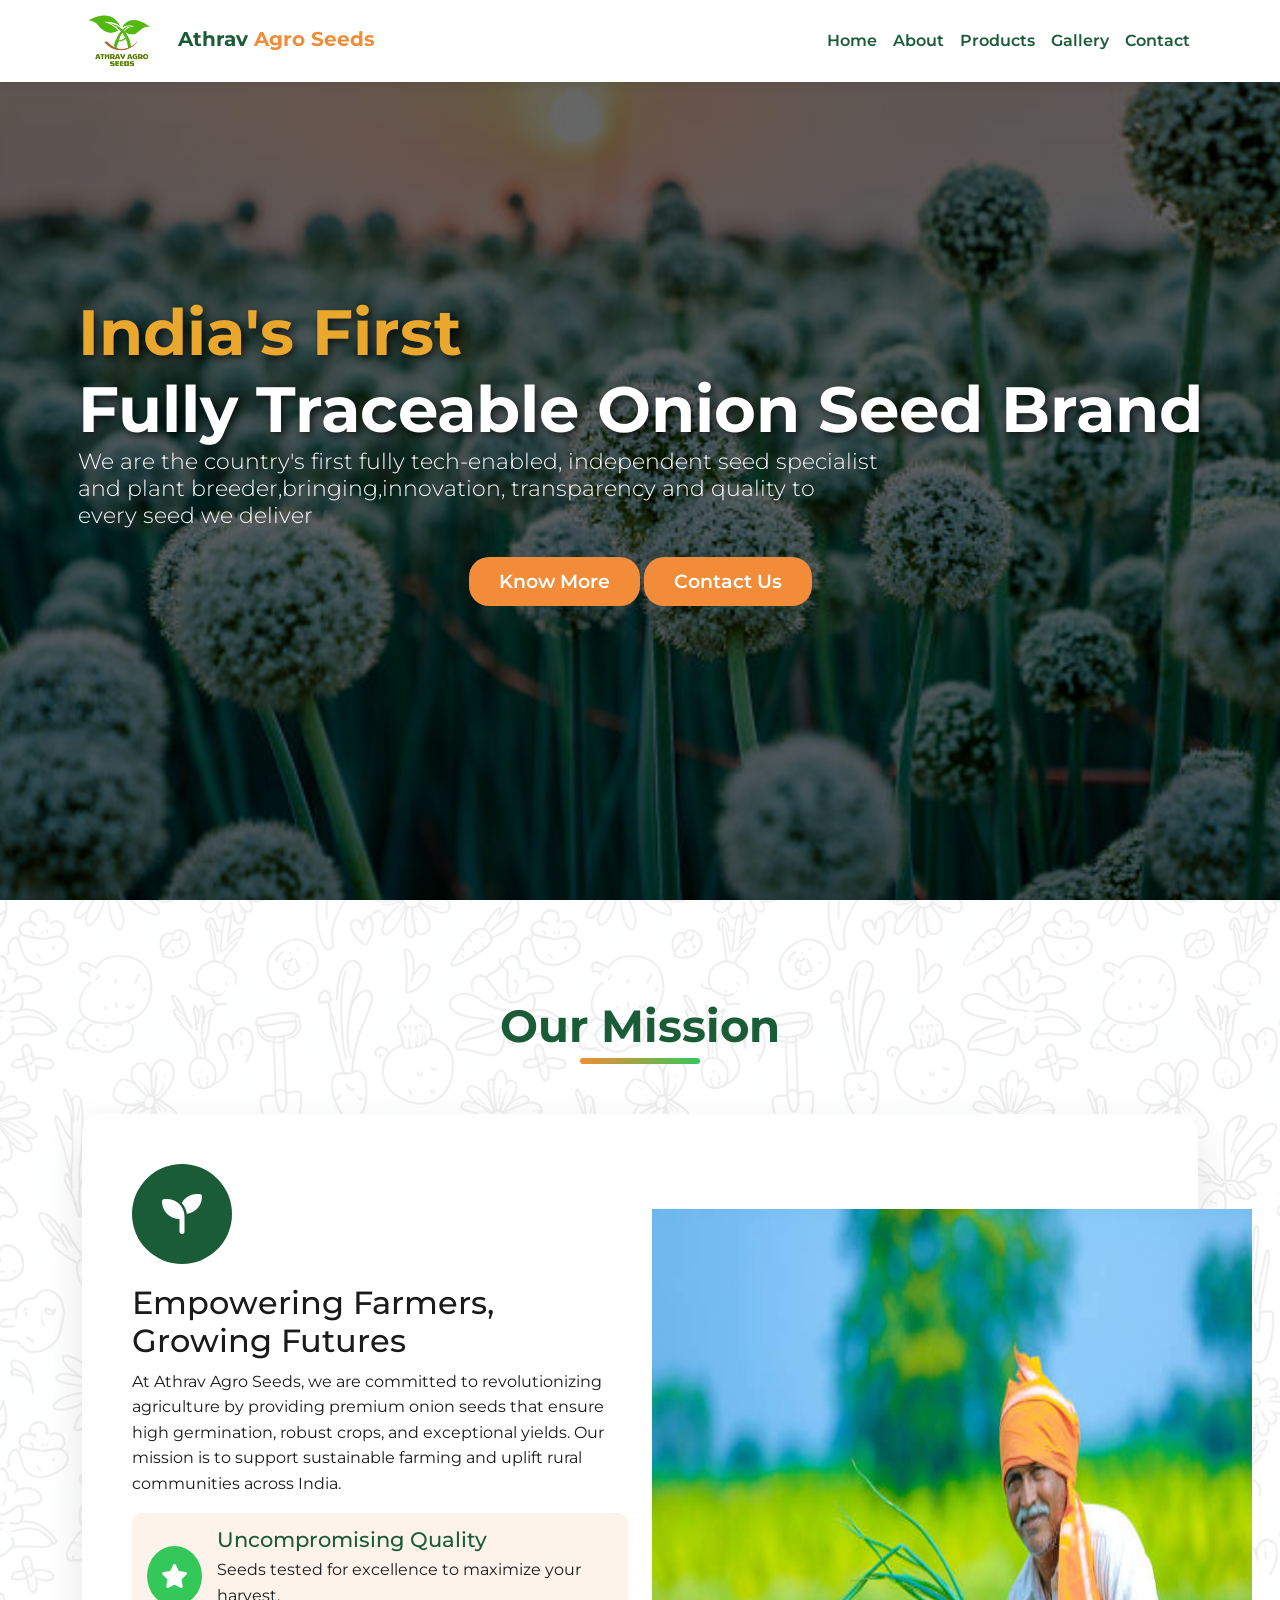
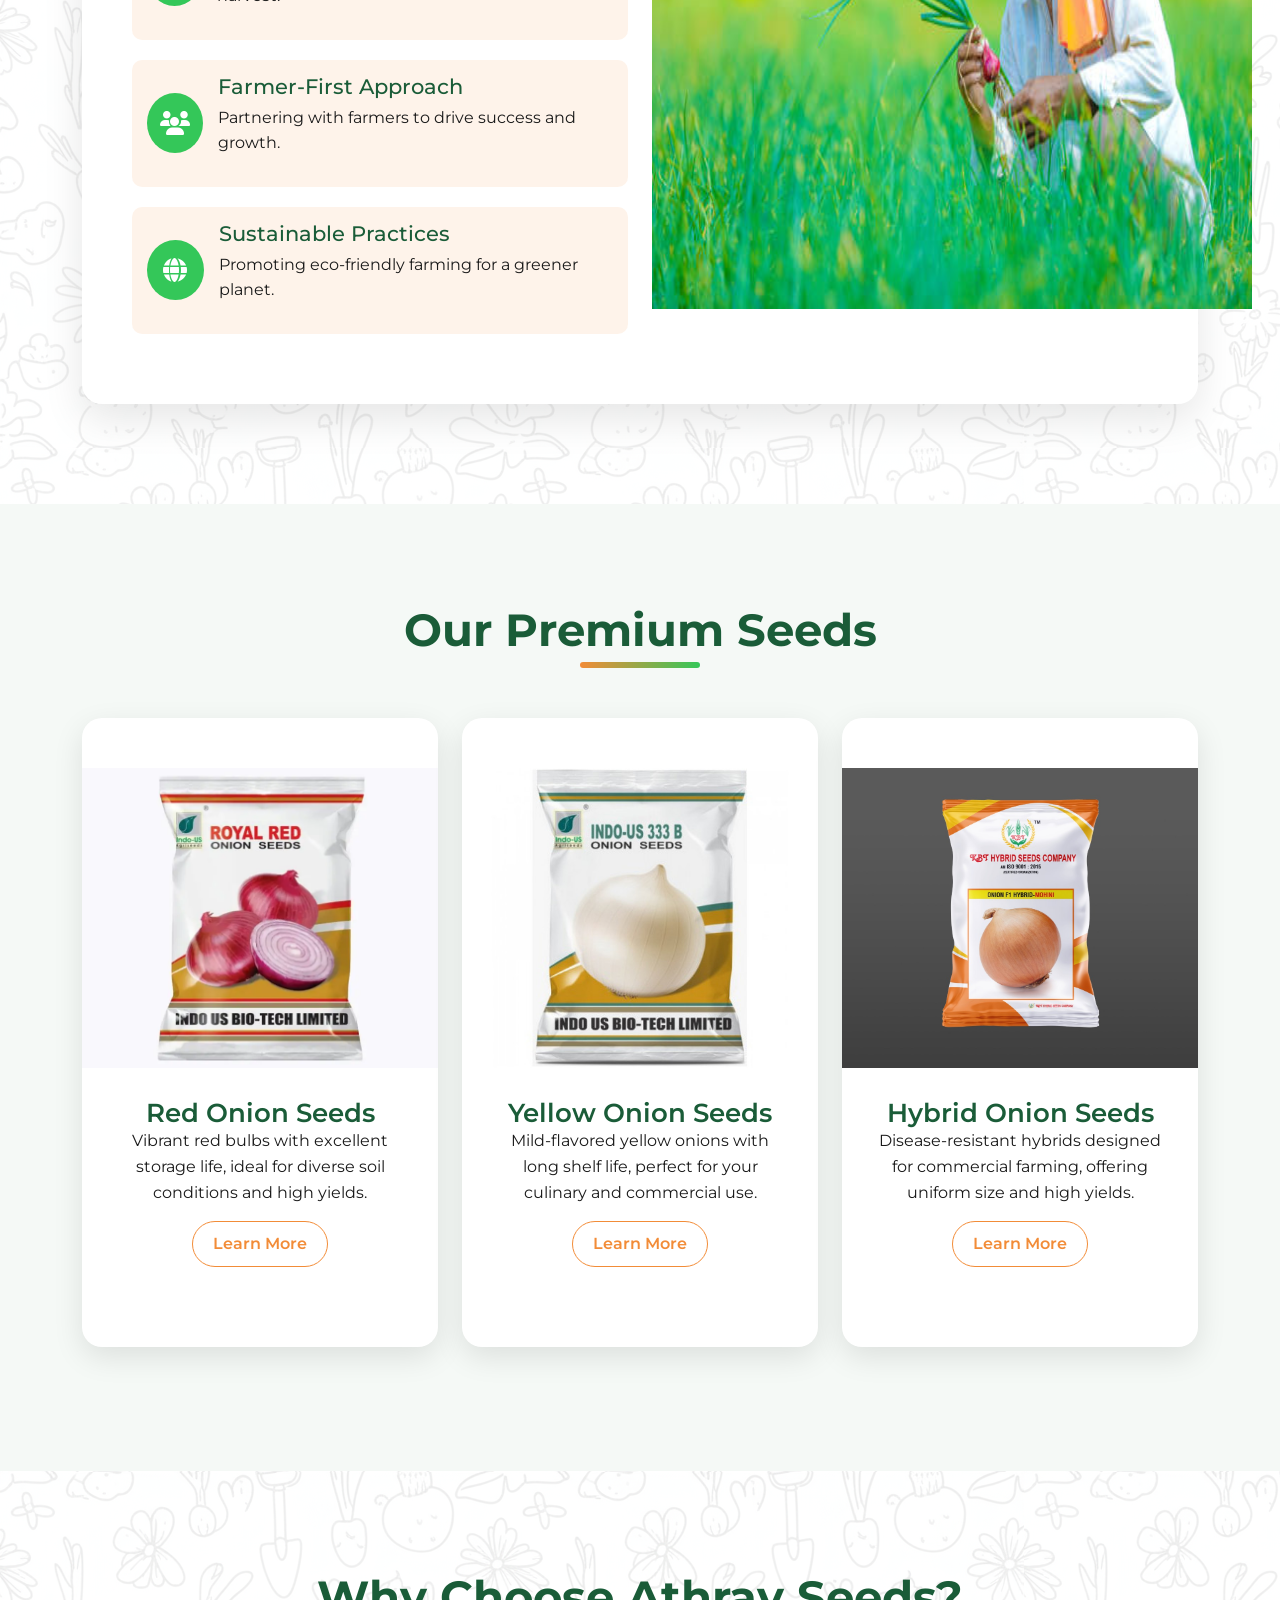
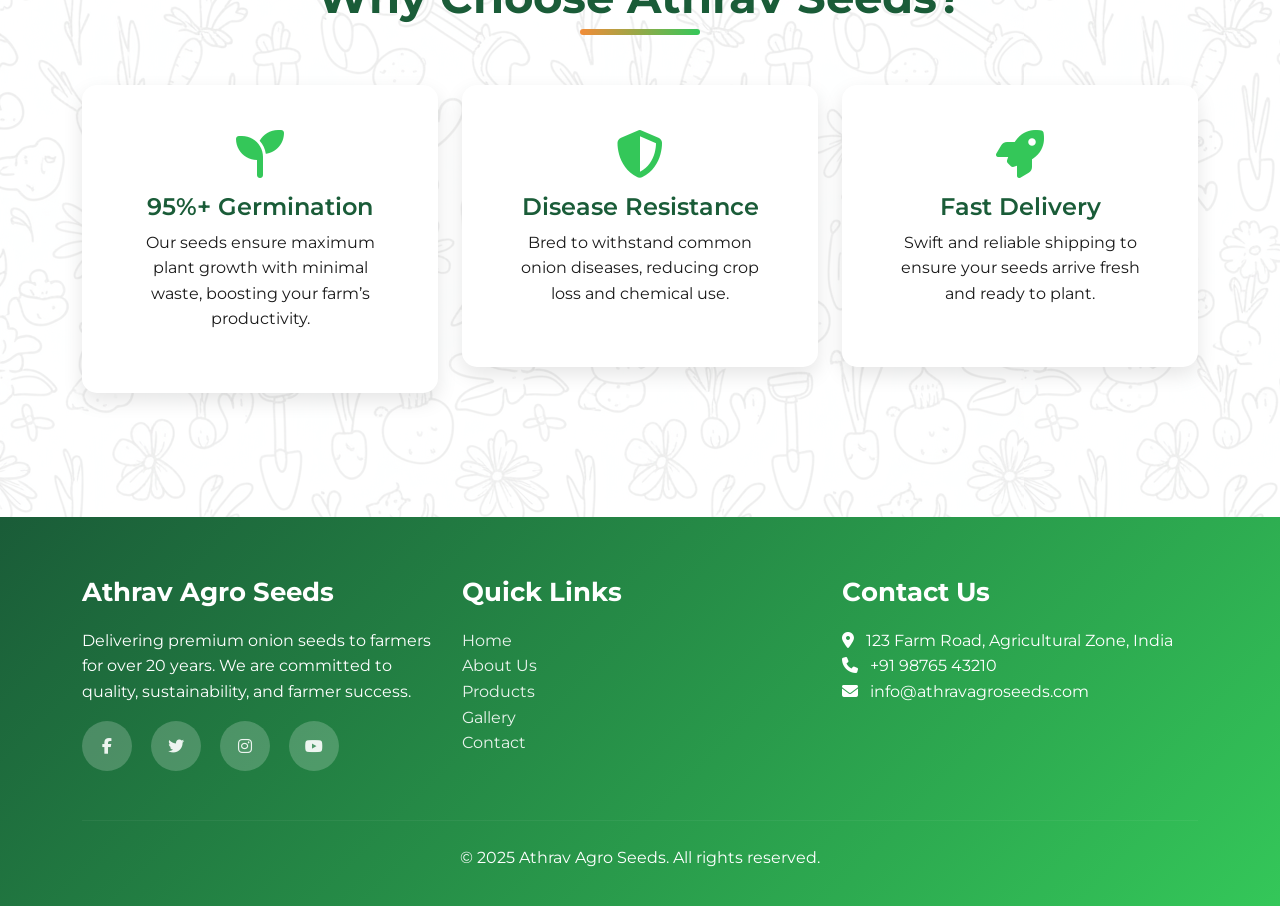
==== index.html @ 76647a17 "Initial website commit" ====
<!DOCTYPE html>
<html lang="en">
<head>
  <meta charset="UTF-8">
  <meta name="viewport" content="width=device-width, initial-scale=1.0">
  <title>Athrav Agro Seeds - Premium Onion Seeds</title>
  <!-- Bootstrap CSS -->
  <link href="https://cdn.jsdelivr.net/npm/bootstrap@5.3.0/dist/css/bootstrap.min.css" rel="stylesheet">
  <!-- Font Awesome -->
  <link rel="stylesheet" href="https://cdnjs.cloudflare.com/ajax/libs/font-awesome/6.4.0/css/all.min.css">
  <!-- Google Fonts -->
  <link href="https://fonts.googleapis.com/css2?family=Montserrat:wght@300;400;600;700&display=swap" rel="stylesheet">
  <style>
    :root {
      --primary-green: #1a5c38; /* Deep green for trust and nature */
      --accent-orange: #f28c38; /* Vibrant orange for energy */
      --secondary-green: #34c759; /* Bright green for growth */
      --light-bg: #f5f9f6; /* Soft green-gray background */
      --dark-text: #1a1a1a; /* Dark text for readability */
      --white: #ffffff;
    }

    * {
      margin: 0;
      padding: 0;
      box-sizing: border-box;
    }

    body {
      font-family: 'Montserrat', sans-serif;
      color: var(--dark-text);
      background: url('images/background1.png');
      line-height: 1.6;
      overflow-x: hidden;
    }

    /* Navbar */
        .navbar {
      box-shadow: 0 2px 10px rgba(0,0,0,0.1);
      background-color: white;
      height: 82px;
    }

    .navbar-brand {
      font-weight: 700;
      color: var(--primary-green);
    }

    .navbar-brand img {
      height: 50px;
      margin-right: 10px;
      transition: transform 0.3s ease;
    }

    .navbar-brand img:hover {
      transform: rotate(360deg);
    }

    .navbar-brand span {
      color: var(--accent-orange);
    }

    .nav-link {
      font-weight: 600;
      color: var(--primary-green);
      transition: color 0.3s;
    }

    .nav-link:hover {
      color: var(--accent-orange);
    }

    .navbar-toggler {
      border: none;
    }

    .navbar-toggler-icon {
      background-image: url("data:image/svg+xml,%3csvg xmlns='http://www.w3.org/2000/svg' viewBox='0 0 30 30'%3e%3cpath stroke='rgba(26, 92, 56, 0.8)' stroke-linecap='round' stroke-miterlimit='10' stroke-width='2' d='M4 7h22M4 15h22M4 23h22'/%3e%3c/svg%3e");
    }
    .navbar-brand img {
  width: 80px; /* Increase width */
  height: auto; /* Keep aspect ratio */
}


    /* Hero Section */
    .hero {
      position: relative;
      height: 100vh;
      display: flex;
      align-items: center;
      justify-content: center;
      text-align: center;
      color: var(--white);
      background: linear-gradient(rgba(0, 0, 0, 0.6), rgba(0, 0, 0, 0.6)), url('images/background_home.jpg');
      background-size: cover;
      background-position: center;
      background-attachment: fixed;
    }

    .hero-content {
      z-index: 2;
      padding: 20px;
    }

    .hero h1 {
      font-size: 4rem;
      font-weight: 700;
      text-shadow: 3px 3px 8px rgba(0, 0, 0, 0.7);
      margin-bottom: 0px;
      margin-left: 0px;
    }

    .hero h4 {
      font-size: 1.4rem;
      font-weight: 300;
      max-width: 800px;
      /* margin: 0 auto 0px; */
      text-align: left;
    }

    .hero .btn-primary {
      background-color: var(--accent-orange);
      border: none;
      padding: 10px 30px;
      font-size: 1.2rem;
      font-weight: 600;
      border-radius: 20px;
      transition: all 0.3s ease;
      
    }

    .hero .btn-primary:hover {
      background-color: var(--secondary-green);
      transform: scale(1.05);
      box-shadow: 0 10px 20px rgba(0, 0, 0, 0.3);
    }
    .hero-content a.btn {
  display: inline-block; /* keep button as inline-block */
  margin-top: 20px;      /* optional spacing from text */
}

    /* Section Title */
    .section-title {
      font-size: 2.8rem;
      font-weight: 700;
      color: var(--primary-green);
      text-align: center;
      margin-bottom: 60px;
      position: relative;
    }

    .section-title::after {
      content: '';
      position: absolute;
      bottom: -10px;
      left: 50%;
      transform: translateX(-50%);
      width: 120px;
      height: 6px;
      background: linear-gradient(to right, var(--accent-orange), var(--secondary-green));
      border-radius: 3px;
    }

    /* Mission Section */
    .mission {
      padding: 100px 0;
      /* background: linear-gradient(135deg, rgba(26, 92, 56, 0.1), rgba(242, 140, 56, 0.1)); */
    }

    .mission-content {
      background: var(--white);
      border-radius: 20px;
      padding: 50px;
      box-shadow: 0 15px 40px rgba(0, 0, 0, 0.1);
      transition: transform 0.5s ease;
    }

    .mission-content:hover {
      transform: translateY(-10px);
    }

    .mission-icon {
      width: 100px;
      height: 100px;
      background: var(--primary-green);
      border-radius: 50%;
      display: flex;
      align-items: center;
      justify-content: center;
      margin-bottom: 20px;
    }

    .mission-icon i {
      font-size: 2.5rem;
      color: var(--white);
    }

    .mission h1 {
      color: orange;
      text-align: left;
    }

    .mission p {
      
      text-align: left;
    }

    .value-item {
      display: flex;
      align-items: center;
      margin-bottom: 20px;
      padding: 15px;
      background: rgba(242, 140, 56, 0.1);
      border-radius: 10px;
      transition: transform 0.3s ease;
    }

    .value-item:hover {
      transform: translateX(10px);
    }

    .value-icon {
      width: 60px;
      height: 60px;
      background: var(--secondary-green);
      border-radius: 50%;
      display: flex;
      align-items: center;
      justify-content: center;
      margin-right: 15px;
    }

    .value-icon i {
      font-size: 1.5rem;
      color: var(--white);
    }

    .value-text h4 {
      font-size: 1.3rem;
      color: var(--primary-green);
      margin-bottom: 5px;
    }

    /* Products Section */
    .products {
      padding: 100px 0;
      background: var(--light-bg);
    }

    .product-card {
      border: none;
      border-radius: 20px;
      overflow: hidden;
      background: var(--white);
      box-shadow: 0 10px 30px rgba(0, 0, 0, 0.1);
      padding: 50px 0;
      transition: all 0.1s ease;
    }

    .product-card:hover {
      transform: translateY(-10px);
      box-shadow: 0 15px 40px rgba(0, 0, 0, 0.2);
      border: 2px solid var(--accent-orange);
    }

    .product-img {
      height: 300px;
      object-fit: cover;
      transition: transform 0.5s ease;
    }

    .product-card:hover .product-img {
      transform: scale(1.1);
    }

    .card-body {
      padding: 30px;
      text-align: center;
    }

    .card-title {
      font-size: 1.6rem;
      font-weight: 600;
      color: var(--primary-green);
    }

    .card-text {
      font-size: 1rem;
      color: var(--dark-text);
    }

    .btn-outline-primary {
      border-color: var(--accent-orange);
      color: var(--accent-orange);
      font-weight: 600;
      border-radius: 25px;
      padding: 10px 20px;
      transition: all 0.3s ease;
    }

    .btn-outline-primary:hover {
      background-color: var(--accent-orange);
      color: var(--white);
      transform: scale(1.05);
    }

    /* Features Section */
    .features {
      padding: 100px 0;
      /* background: linear-gradient(135deg, var(--light-bg), rgba(255, 255, 255, 0.9)); */
    }

    .feature-box {
      background: var(--white);
      padding: 45px;
      border-radius: 15px;
      text-align: center;
      box-shadow: 0 8px 20px rgba(0, 0, 0, 0.1);
      transition: all 0.3s ease;
    }

    .feature-box:hover {
      transform: translateY(-10px);
      box-shadow: 0 20px 40px rgba(95, 51, 1, 0.59);
    }

    .feature-icon i {
      font-size: 3rem;
      color: var(--secondary-green);
      margin-bottom: 15px;
    }

    .feature-box h3 {
      font-size: 1.5rem;
      font-weight: 600;
      color: var(--primary-green);
    }

    /* Contact Section */
    .contact {
      padding: 100px 0;
      background: var(--white);
    }

    .contact-form {
      background: var(--light-bg);
      padding: 40px;
      border-radius: 20px;
      box-shadow: 0 10px 30px rgba(0, 0, 0, 0.1);
    }

    .form-control {
      border-radius: 10px;
      border: 2px solid var(--primary-green);
      padding: 12px;
      font-size: 1rem;
    }

    .form-control:focus {
      border-color: var(--accent-orange);
      box-shadow: 0 0 10px rgba(242, 140, 56, 0.3);
    }

    .btn-contact {
      background: var(--accent-orange);
      border: none;
      padding: 12px 30px;
      font-weight: 600;
      border-radius: 25px;
      color: var(--white);
    }

    .btn-contact:hover {
      background: var(--secondary-green);
      transform: scale(1.05);
    }

    /* Footer */
    footer {
      background: linear-gradient(135deg, var(--primary-green), var(--secondary-green));
      color: var(--white);
      padding: 60px 0 20px;
    }

    footer h5 {
      font-size: 1.6rem;
      font-weight: 700;
      margin-bottom: 20px;
    }

    footer a {
      color: rgba(255, 255, 255, 0.9);
      text-decoration: none;
      font-size: 1rem;
      transition: all 0.3s ease;
    }

    footer a:hover {
      color: var(--accent-orange);
    }

    .social-icons a {
      width: 50px;
      height: 50px;
      background: rgba(255, 255, 255, 0.2);
      border-radius: 50%;
      display: inline-flex;
      align-items: center;
      justify-content: center;
      margin-right: 15px;
      transition: all 0.3s ease;
    }

    .social-icons a:hover {
      background: var(--accent-orange);
      transform: translateY(-5px);
    }

    /* Responsive Adjustments */
    @media (max-width: 992px) {
      .hero h1 {
        font-size: 3rem;
        margin-top: 10px;
      }

      .hero p {
       text-align: left;  /* text lines align to left */
  color: white; 
  font-size: 1.1rem;
  line-height: 1.6;
      }

      .mission-content {
        padding: 30px;
      }
    }

    @media (max-width: 768px) {
      .navbar-brand img {
        height: 40px;
      }

      .hero {
        height: 80vh;
      }

      .hero h1 {
        font-size: 2.5rem;
      }

      .section-title {
        font-size: 2.2rem;
      }

      .product-img {
        height: 200px;
      }
    }

    @media (max-width: 576px) {
      .navbar-brand img {
        height: 35px;
      }

      .hero h1 {
        font-size: 2rem;
      }

      .mission-content {
        padding: 20px;
      }
      .mission-image img {
        width: 100%;
        height: auto;
      }
      .contact-form {
        padding: 20px;
      }
    }

    /* Animations */
    @keyframes fadeInUp {
      from {
        opacity: 0;
        transform: translateY(30px);
      }
      to {
        opacity: 1;
        transform: translateY(0);
      }
    }

    .animate-on-scroll {
      opacity: 0;
      animation: fadeInUp 0.8s ease forwards;
    }
  </style>
</head>
<body>
  <!-- Navbar -->
  <nav class="navbar navbar-expand-lg navbar-light fixed-top">
    <div class="container">
      <a class="navbar-brand" href="index.html">
        <img src="images/logo.jpg" alt="Athrav Agro Seeds Logo">
        Athrav<span> Agro Seeds</span>
      </a>
      <button class="navbar-toggler" type="button" data-bs-toggle="collapse" 
              data-bs-target="#navbarNav" aria-controls="navbarNav" aria-expanded="false" 
              aria-label="Toggle navigation">
        <span class="navbar-toggler-icon"></span>
      </button>
      <div class="collapse navbar-collapse" id="navbarNav">
        <ul class="navbar-nav ms-auto">
          <li class="nav-item"><a class="nav-link" href="index.html">Home</a></li>
          <li class="nav-item"><a class="nav-link" href="about.html">About</a></li>
          <li class="nav-item"><a class="nav-link" href="products.html">Products</a></li>
          <li class="nav-item"><a class="nav-link" href="gallery.html">Gallery</a></li>
          <li class="nav-item"><a class="nav-link" href="contact.html">Contact</a></li>
        </ul>
      </div>
    </div>
  </nav>

  <!-- Hero Section -->
  <section class="hero">
    <div class="hero-content">
      <h1 class="animate-on-scroll" style="color: rgb(233, 167, 45); text-align: left;">India's First</h1>
      <h1 class="animate-on-scroll" style="text-align: left;">Fully Traceable Onion Seed Brand</h1>
      <h4 class="animate-on-scroll" style="text-align: left;">We are the country's first fully tech-enabled, independent seed specialist
        and plant breeder,bringing,innovation, transparency and quality to every seed we deliver</h4>
      <a href="products.html" class="btn btn-primary animate-on-scroll">Know More</a>
      <a href="contact.html" class="btn btn-primary animate-on-scroll">Contact Us</a>
    </div>
  </section>

  <!-- Mission Section -->
  <section class="mission">
    <div class="container">
      <h2 class="section-title animate-on-scroll">Our Mission</h2>
      <div class="mission-content animate-on-scroll">
        <div class="row align-items-center">
          <div class="col-lg-6">
            <div class="mission-icon">
              <i class="fas fa-seedling"></i>
            </div>
            <h2>Empowering Farmers, Growing Futures</h2>
            <p>At Athrav Agro Seeds, we are committed to revolutionizing agriculture by providing premium onion seeds that ensure high germination, robust crops, and exceptional yields. Our mission is to support sustainable farming and uplift rural communities across India.</p>
            <div class="mission-values">
              <div class="value-item">
                <div class="value-icon">
                  <i class="fas fa-star"></i>
                </div>
                <div class="value-text">
                  <h4>Uncompromising Quality</h4>
                  <p>Seeds tested for excellence to maximize your harvest.</p>
                </div>
              </div>
              <div class="value-item">
                <div class="value-icon">
                  <i class="fas fa-users"></i>
                </div>
                <div class="value-text">
                  <h4>Farmer-First Approach</h4>
                  <p>Partnering with farmers to drive success and growth.</p>
                </div>
              </div>
              <div class="value-item">
                <div class="value-icon">
                  <i class="fas fa-globe"></i>
                </div>
                <div class="value-text">
                  <h4>Sustainable Practices</h4>
                  <p>Promoting eco-friendly farming for a greener planet.</p>
                </div>
              </div>
            </div>
          </div>
          <div class="col-lg-6">
            <div class="mission-image">
              <img src="images/farmer.jpg" height="700px" width="600px" alt="Farmers in Field">
            </div>
          </div>
        </div>
      </div>
    </div>
  </section>

  <!-- Products Section -->
  <section class="products">
    <div class="container">
      <h2 class="section-title animate-on-scroll">Our Premium Seeds</h2>
      <div class="row">
        <div class="col-md-4 mb-4">
          <div class="product-card animate-on-scroll">
            <img src="images/product1.webp" class="card-img-top product-img" alt="Red Onion Seeds">
            <div class="card-body">
              <h3 class="card-title">Red Onion Seeds</h3>
              <p class="card-text">Vibrant red bulbs with excellent storage life, ideal for diverse soil conditions and high yields.</p>
              <a href="products.html" class="btn btn-outline-primary" style="text-align: left;">Learn More</a>
            </div>
          </div>
        </div>
        <div class="col-md-4 mb-4">
          <div class="product-card animate-on-scroll">
            <img src="images/produc2.jpg" class="card-img-top product-img" alt="Yellow Onion Seeds">
            <div class="card-body">
              <h3 class="card-title">Yellow Onion Seeds</h3>
              <p class="card-text">Mild-flavored yellow onions with long shelf life, perfect for your culinary and commercial use.</p>
              <a href="products.html" class="btn btn-outline-primary">Learn More</a>
            </div>
          </div>
        </div>
        <div class="col-md-4 mb-4">
          <div class="product-card animate-on-scroll">
            <img src="images/product3.jpg" class="card-img-top product-img" alt="Hybrid Onion Seeds">
            <div class="card-body">
              <h3 class="card-title">Hybrid Onion Seeds</h3>
              <p class="card-text">Disease-resistant hybrids designed for commercial farming, offering uniform size and high yields.</p>
              <a href="products.html" class="btn btn-outline-primary">Learn More</a>
            </div>
          </div>
        </div>
      </div>
    </div>
  </section>

  <!-- Features Section -->
  <section class="features">
    <div class="container">
      <h2 class="section-title animate-on-scroll">Why Choose Athrav Seeds?</h2>
      <div class="row">
        <div class="col-md-4 mb-4">
          <div class="feature-box animate-on-scroll">
            <div class="feature-icon">
              <i class="fas fa-seedling"></i>
            </div>
            <h3>95%+ Germination</h3>
            <p>Our seeds ensure maximum plant growth with minimal waste, boosting your farm’s productivity.</p>
          </div>
        </div>
        <div class="col-md-4 mb-4">
          <div class="feature-box animate-on-scroll">
            <div class="feature-icon">
              <i class="fas fa-shield-alt"></i>
            </div>
            <h3>Disease Resistance</h3>
            <p>Bred to withstand common onion diseases, reducing crop loss and chemical use.</p>
          </div>
        </div>
        <div class="col-md-4 mb-4">
          <div class="feature-box animate-on-scroll">
            <div class="feature-icon">
              <i class="fas fa-rocket"></i>
            </div>
            <h3>Fast Delivery</h3>
            <p>Swift and reliable shipping to ensure your seeds arrive fresh and ready to plant.</p>
          </div>
        </div>
      </div>
    </div>
  </section>



  <!-- Footer -->
  <footer>
    <div class="container">
      <div class="row">
        <div class="col-lg-4 mb-4">
          <h5>Athrav Agro Seeds</h5>
          <p>Delivering premium onion seeds to farmers for over 20 years. We are committed to quality, sustainability, and farmer success.</p>
          <div class="social-icons mt-3">
            <a href="#"><i class="fab fa-facebook-f"></i></a>
            <a href="#"><i class="fab fa-twitter"></i></a>
            <a href="#"><i class="fab fa-instagram"></i></a>
            <a href="#"><i class="fab fa-youtube"></i></a>
          </div>
        </div>
        <div class="col-lg-4 mb-4">
          <h5>Quick Links</h5>
          <ul class="list-unstyled">
            <li><a href="index.html">Home</a></li>
            <li><a href="about.html">About Us</a></li>
            <li><a href="products.html">Products</a></li>
            <li><a href="gallery.html">Gallery</a></li>
            <li><a href="contact.html">Contact</a></li>
          </ul>
        </div>
        <div class="col-lg-4 mb-4">
          <h5>Contact Us</h5>
          <ul class="list-unstyled">
            <li><i class="fas fa-map-marker-alt me-2"></i> 123 Farm Road, Agricultural Zone, India</li>
            <li><i class="fas fa-phone me-2"></i> +91 98765 43210</li>
            <li><i class="fas fa-envelope me-2"></i> info@athravagroseeds.com</li>
          </ul>
        </div>
      </div>
      <hr class="mt-4 mb-4" style="border-color: rgba(255, 255, 255, 0.2);">
      <div class="text-center">
        <p>&copy; 2025 Athrav Agro Seeds. All rights reserved.</p>
      </div>
    </div>
  </footer>

  <!-- Bootstrap JS -->
  <script src="https://cdn.jsdelivr.net/npm/bootstrap@5.3.0/dist/js/bootstrap.bundle.min.js"></script>
  <!-- Scroll Animation Script -->
  <script>
    const animateOnScroll = () => {
      const elements = document.querySelectorAll('.animate-on-scroll');
      elements.forEach(element => {
        const elementTop = element.getBoundingClientRect().top;
        const windowHeight = window.innerHeight;
        if (elementTop < windowHeight - 100) {
          element.style.opacity = '1';
          element.style.animation = 'fadeInUp 0.8s ease forwards';
        }
      });
    };

    window.addEventListener('scroll', animateOnScroll);
    window.addEventListener('load', animateOnScroll);
  </script>
</body>
</html>
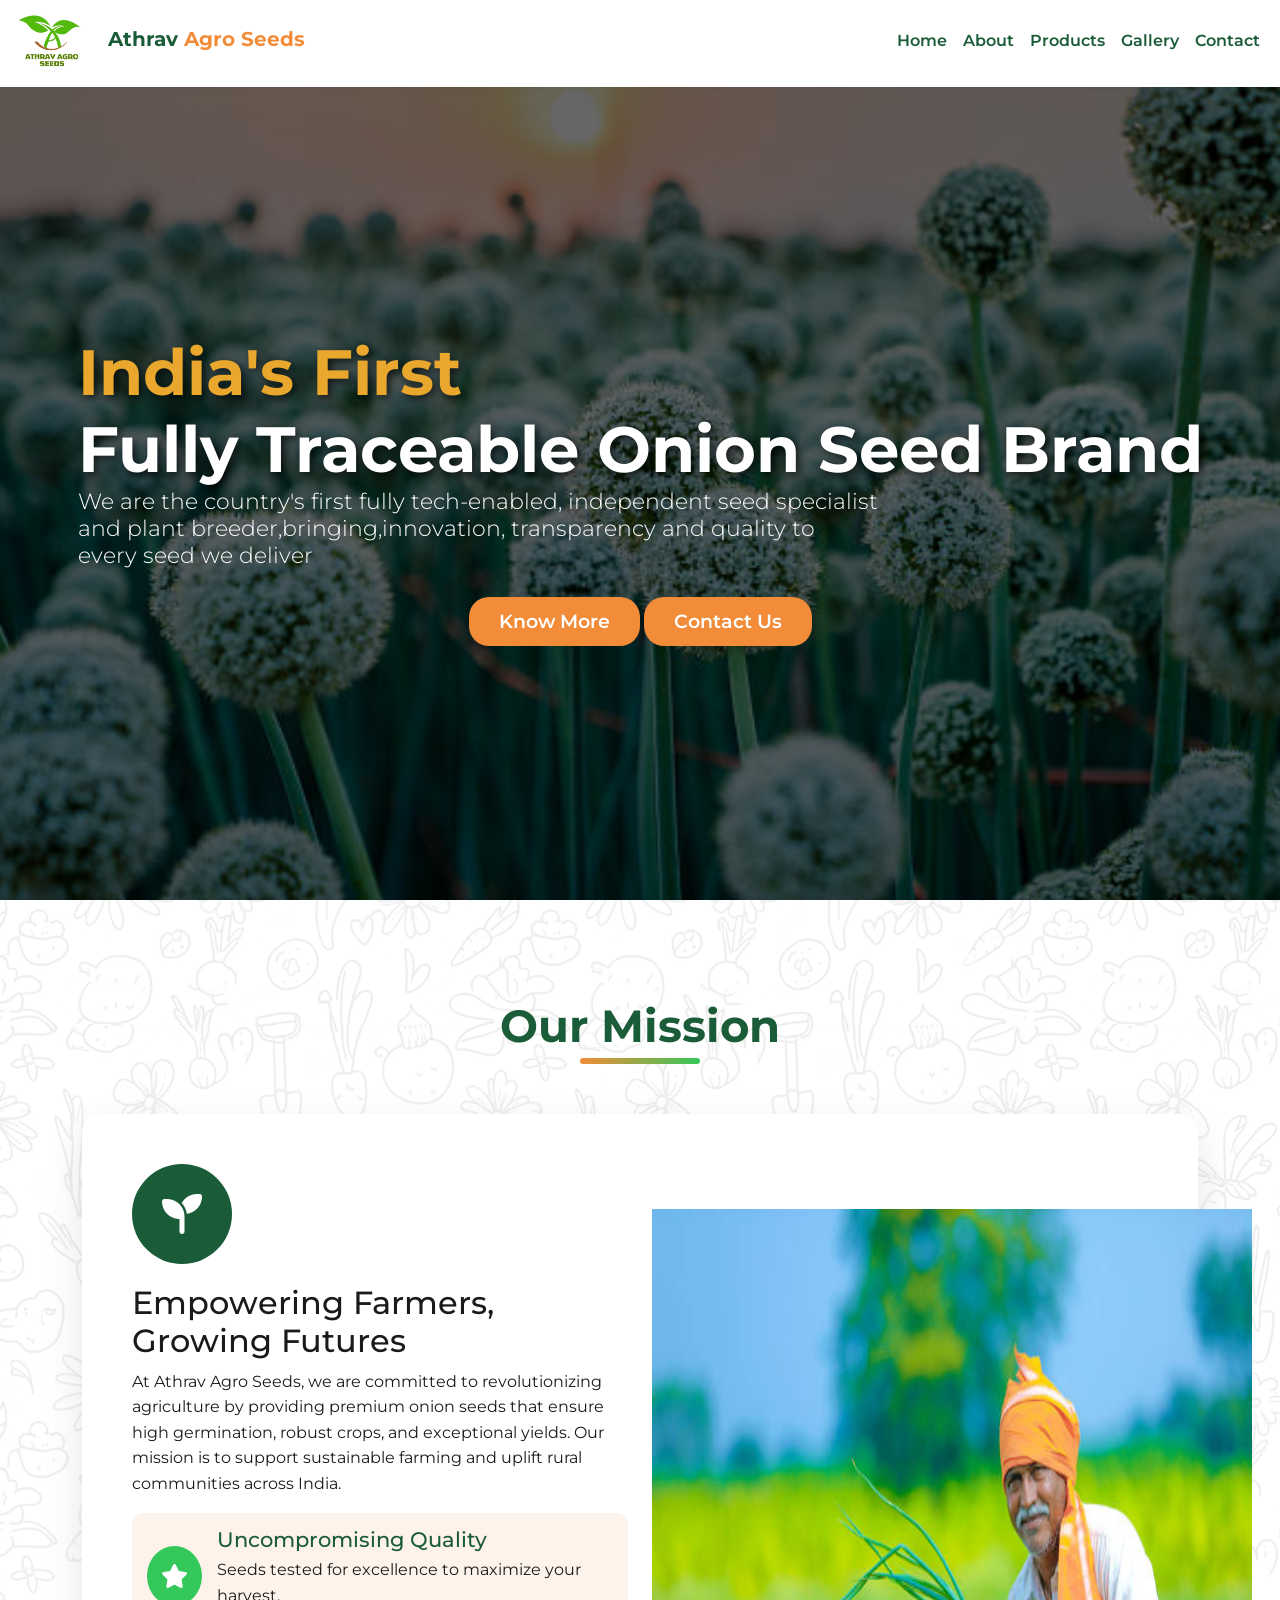
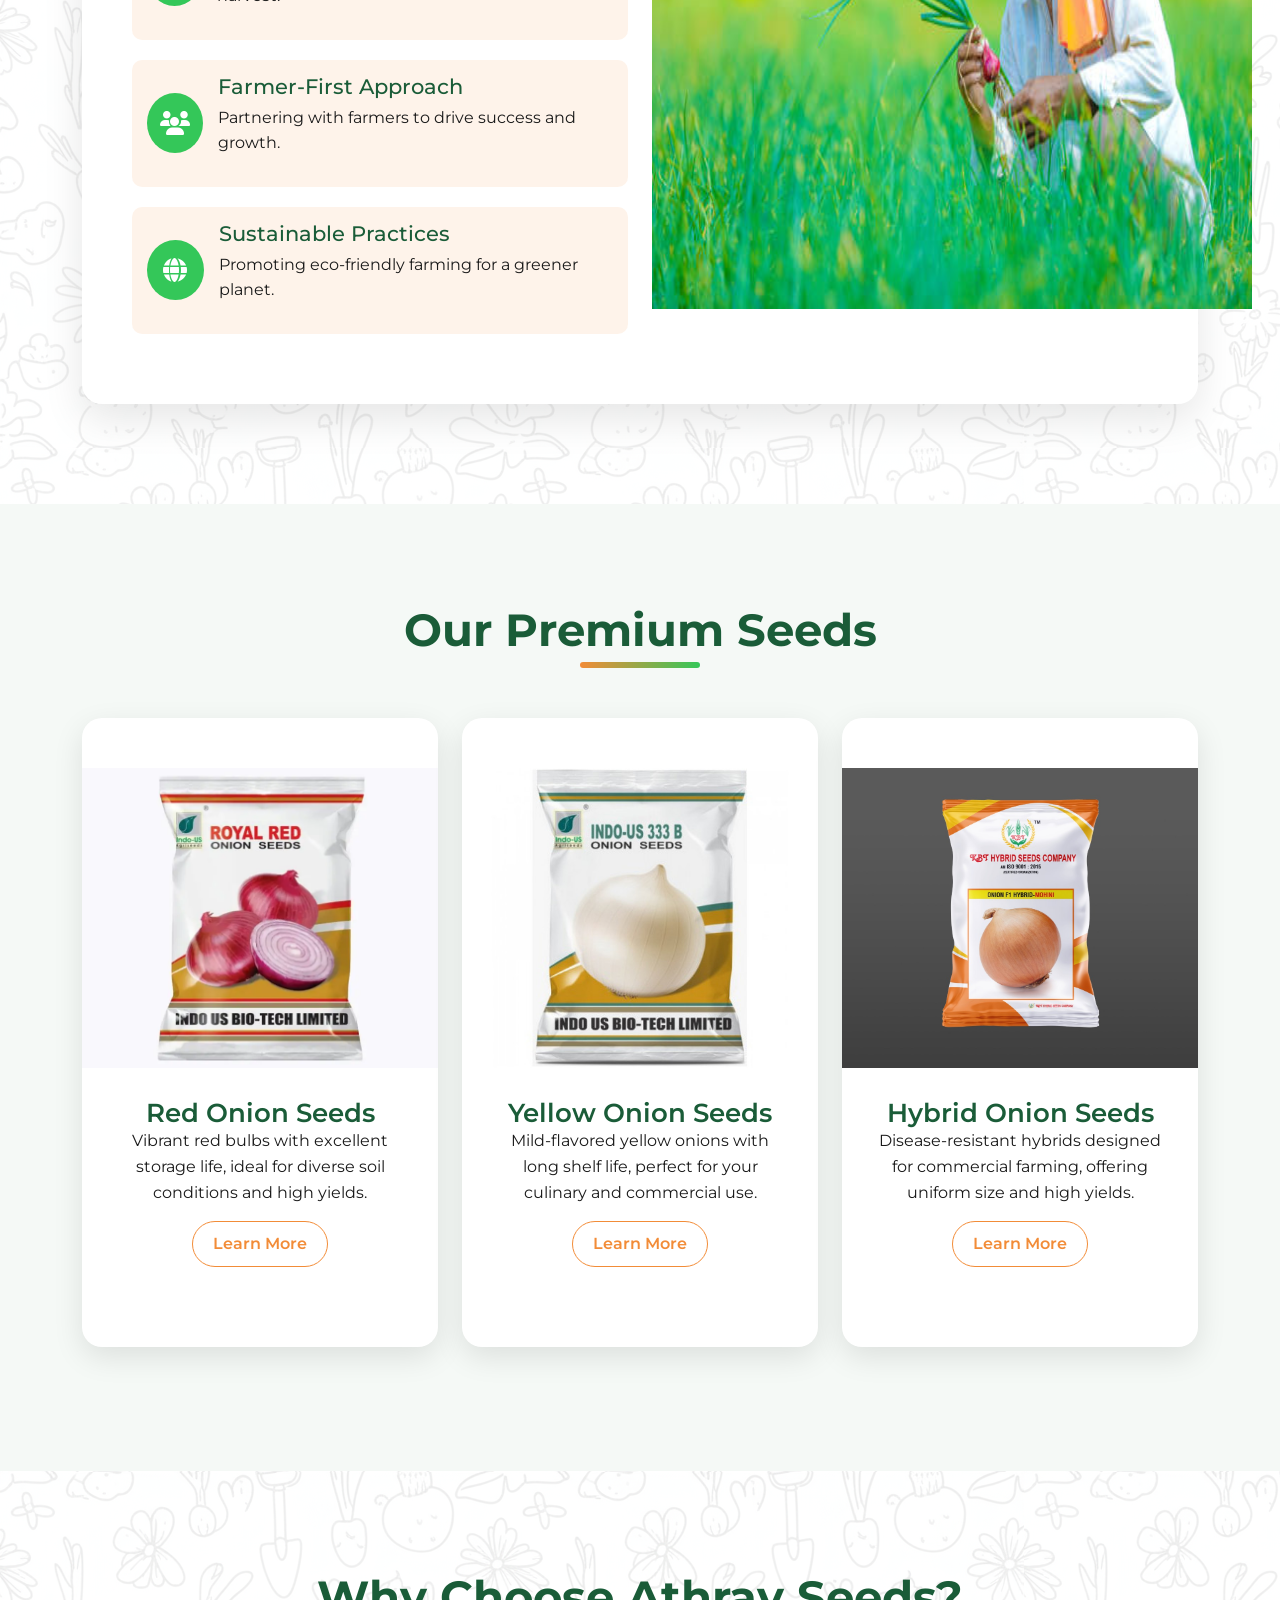
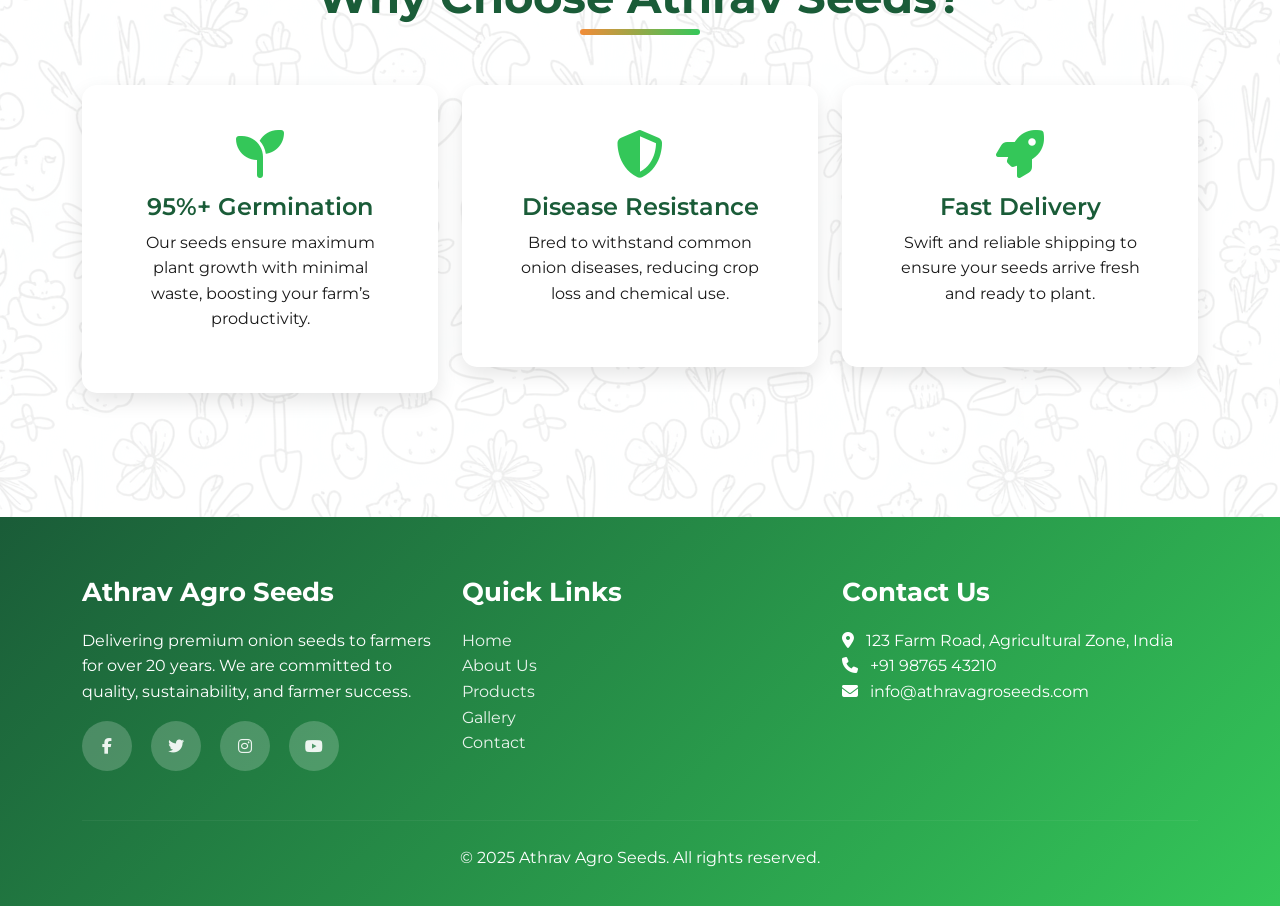
==== commit ebe39d88: "change" ====
--- a/index.html
+++ b/index.html
@@ -500,17 +500,17 @@
 <body>
   <!-- Navbar -->
   <nav class="navbar navbar-expand-lg navbar-light fixed-top">
-    <div class="container">
+    <div class="container-fluid bg-white">
       <a class="navbar-brand" href="index.html">
         <img src="images/logo.jpg" alt="Athrav Agro Seeds Logo">
         Athrav<span> Agro Seeds</span>
       </a>
-      <button class="navbar-toggler" type="button" data-bs-toggle="collapse" 
+      <button class="navbar-toggler " type="button" data-bs-toggle="collapse" 
               data-bs-target="#navbarNav" aria-controls="navbarNav" aria-expanded="false" 
               aria-label="Toggle navigation">
         <span class="navbar-toggler-icon"></span>
       </button>
-      <div class="collapse navbar-collapse" id="navbarNav">
+      <div class="collapse navbar-collapse bg-white" id="navbarNav">
         <ul class="navbar-nav ms-auto">
           <li class="nav-item"><a class="nav-link" href="index.html">Home</a></li>
           <li class="nav-item"><a class="nav-link" href="about.html">About</a></li>
@@ -525,7 +525,7 @@
   <!-- Hero Section -->
   <section class="hero">
     <div class="hero-content">
-      <h1 class="animate-on-scroll" style="color: rgb(233, 167, 45); text-align: left;">India's First</h1>
+      <h1 class="animate-on-scroll" style="color: rgb(233, 167, 45); text-align: left; margin-top: 80px;">India's First</h1>
       <h1 class="animate-on-scroll" style="text-align: left;">Fully Traceable Onion Seed Brand</h1>
       <h4 class="animate-on-scroll" style="text-align: left;">We are the country's first fully tech-enabled, independent seed specialist
         and plant breeder,bringing,innovation, transparency and quality to every seed we deliver</h4>
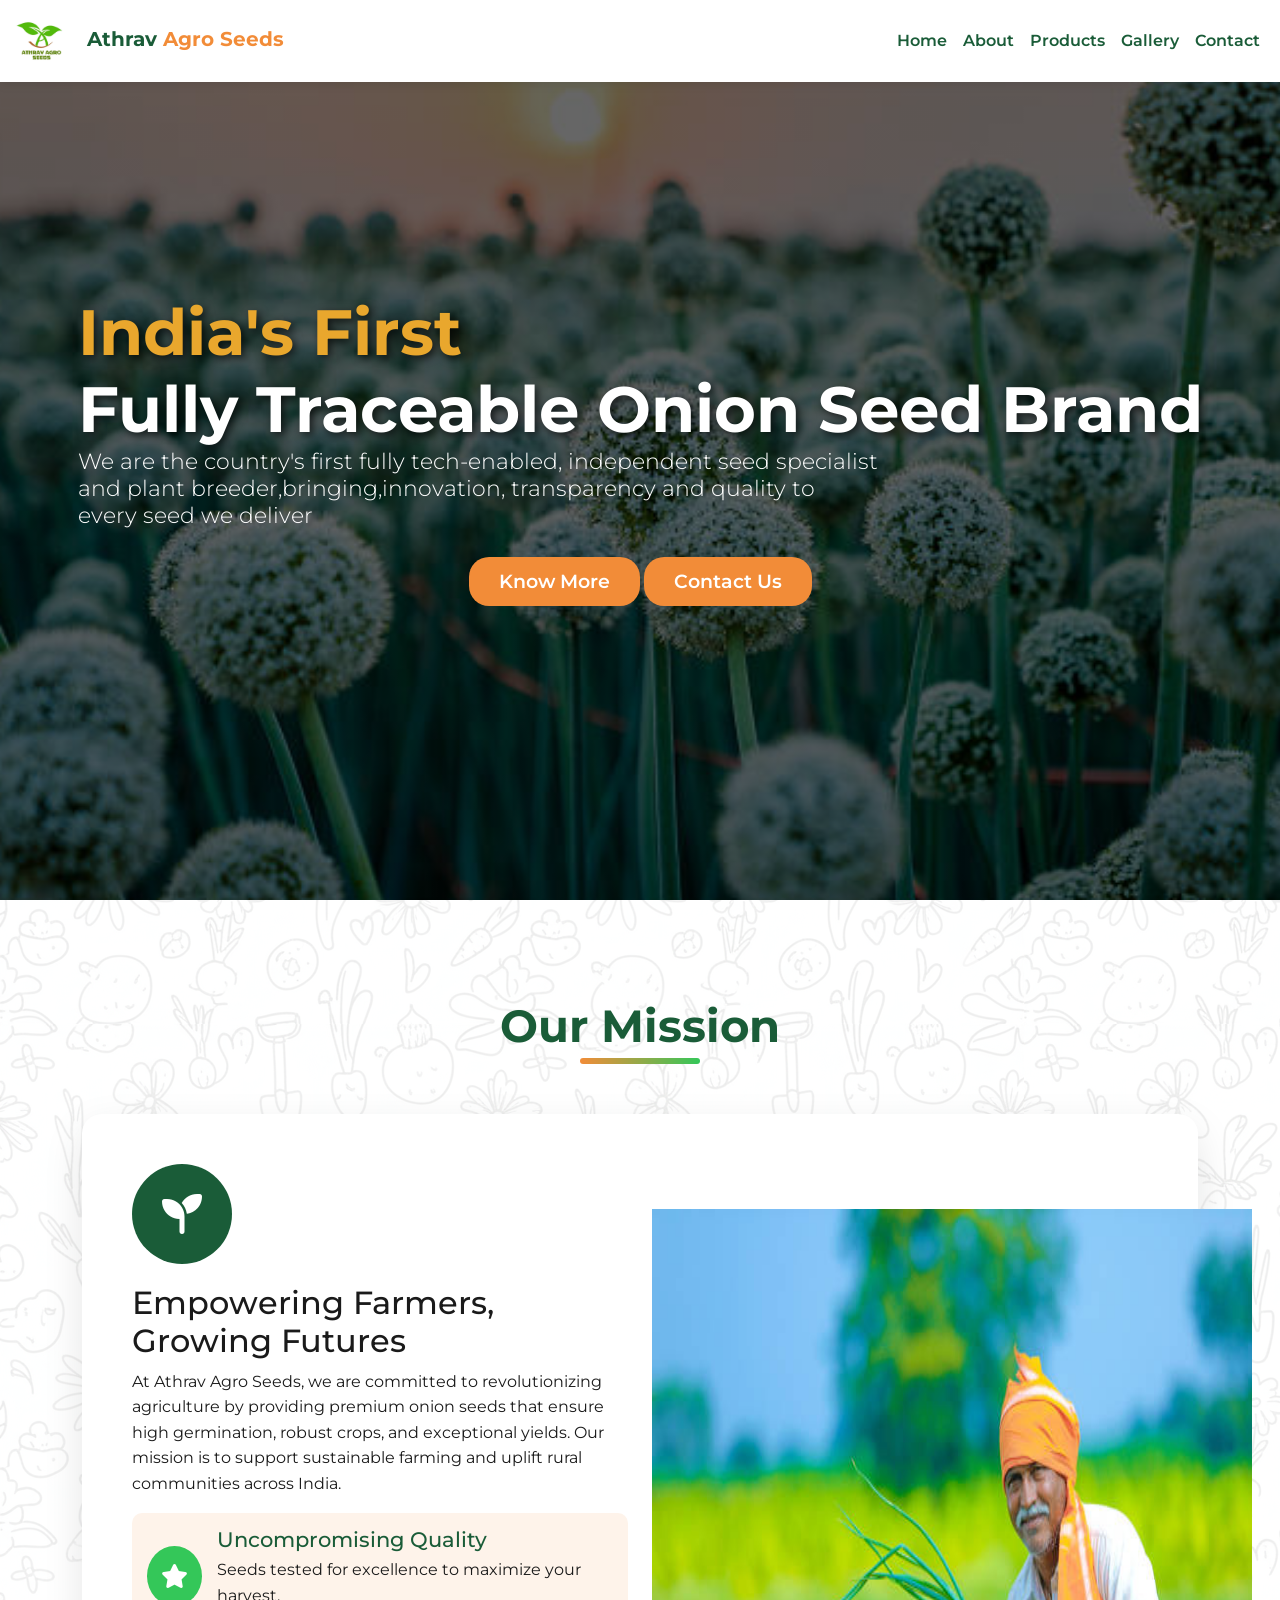
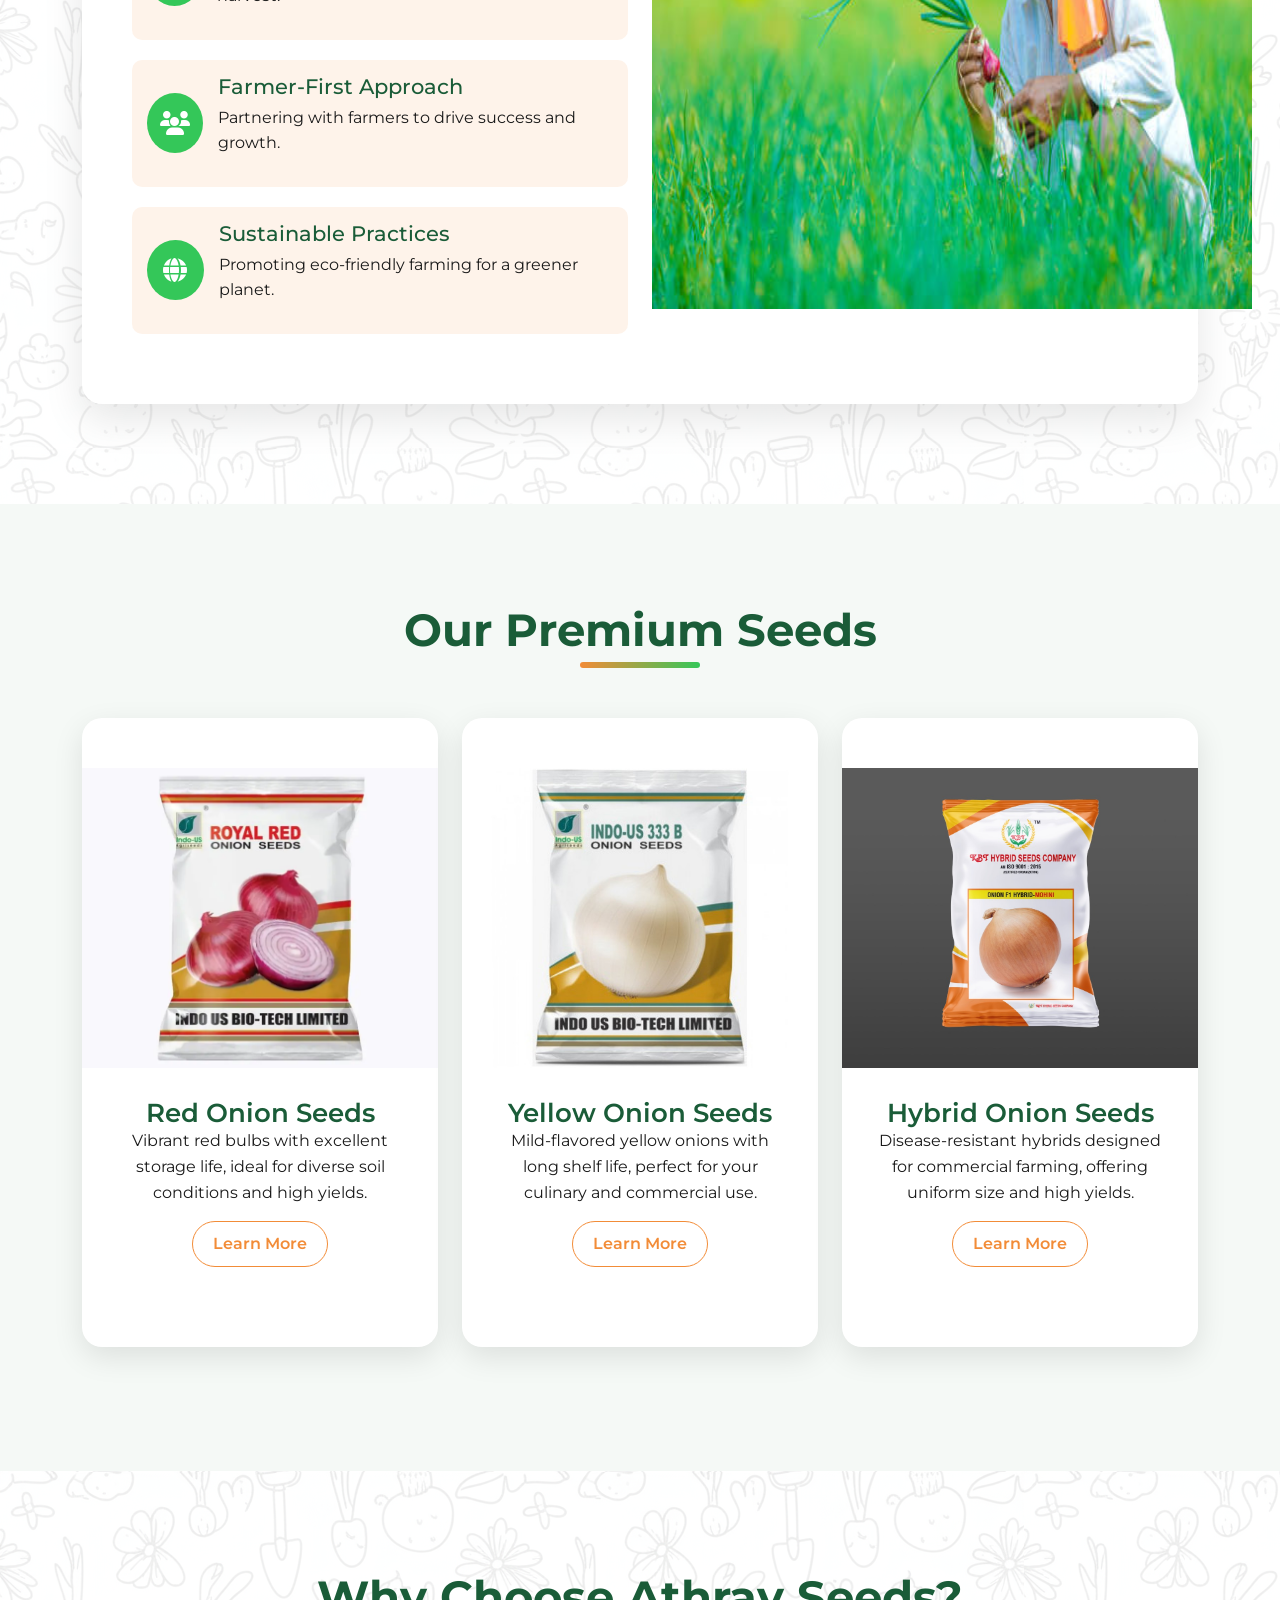
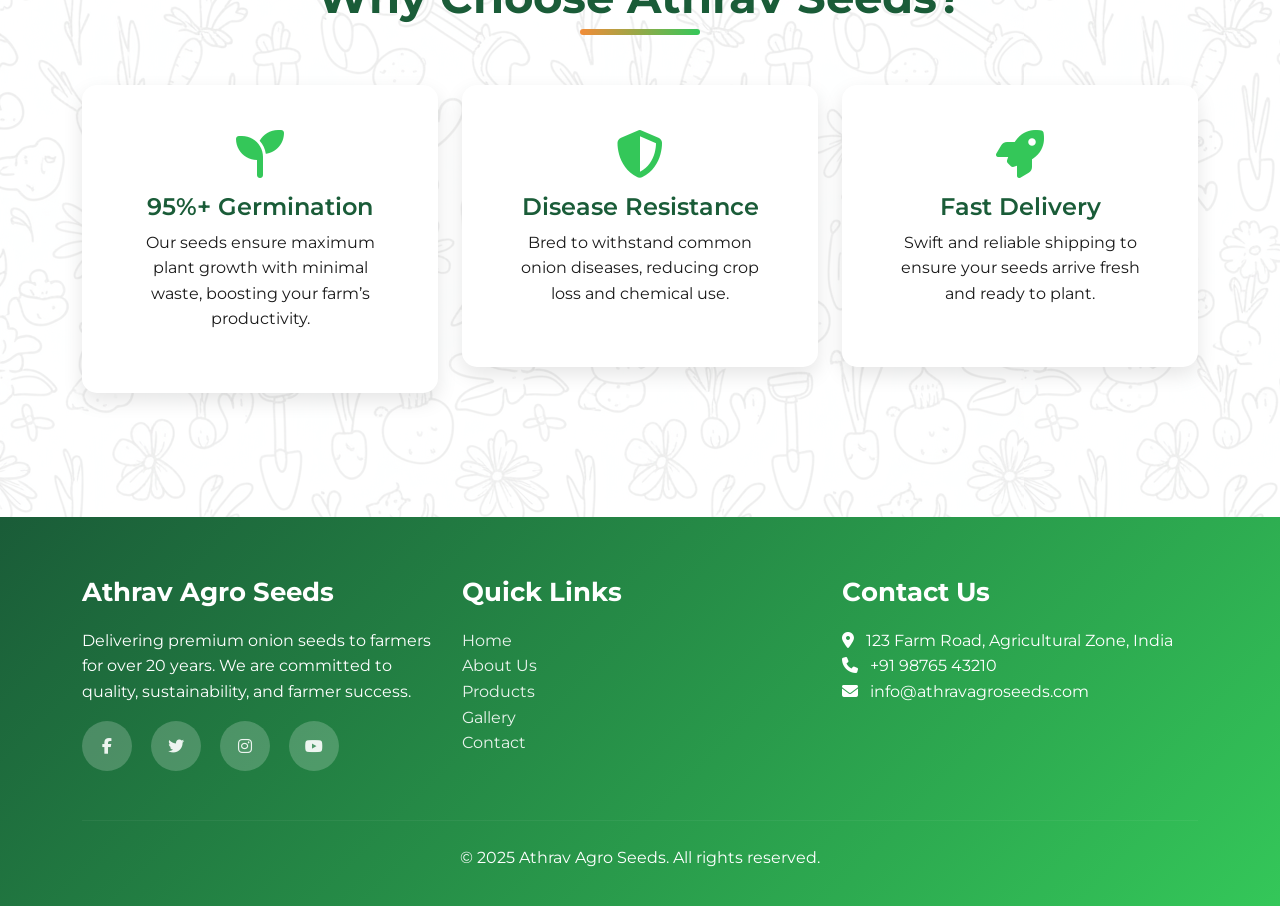
==== commit b9019283: "changes" ====
--- a/index.html
+++ b/index.html
@@ -502,10 +502,10 @@
   <nav class="navbar navbar-expand-lg navbar-light fixed-top">
     <div class="container-fluid bg-white">
       <a class="navbar-brand" href="index.html">
-        <img src="images/logo.jpg" alt="Athrav Agro Seeds Logo">
+        <img src="images/logo.jpg" alt="Athrav Agro Seeds Logo" style="max-height:60px; width: auto; ">
         Athrav<span> Agro Seeds</span>
       </a>
-      <button class="navbar-toggler " type="button" data-bs-toggle="collapse" 
+      <button class="navbar-toggler" type="button" data-bs-toggle="collapse" 
               data-bs-target="#navbarNav" aria-controls="navbarNav" aria-expanded="false" 
               aria-label="Toggle navigation">
         <span class="navbar-toggler-icon"></span>
@@ -525,7 +525,7 @@
   <!-- Hero Section -->
   <section class="hero">
     <div class="hero-content">
-      <h1 class="animate-on-scroll" style="color: rgb(233, 167, 45); text-align: left; margin-top: 80px;">India's First</h1>
+      <h1 class="animate-on-scroll" style="color: rgb(233, 167, 45); text-align: left;">India's First</h1>
       <h1 class="animate-on-scroll" style="text-align: left;">Fully Traceable Onion Seed Brand</h1>
       <h4 class="animate-on-scroll" style="text-align: left;">We are the country's first fully tech-enabled, independent seed specialist
         and plant breeder,bringing,innovation, transparency and quality to every seed we deliver</h4>
